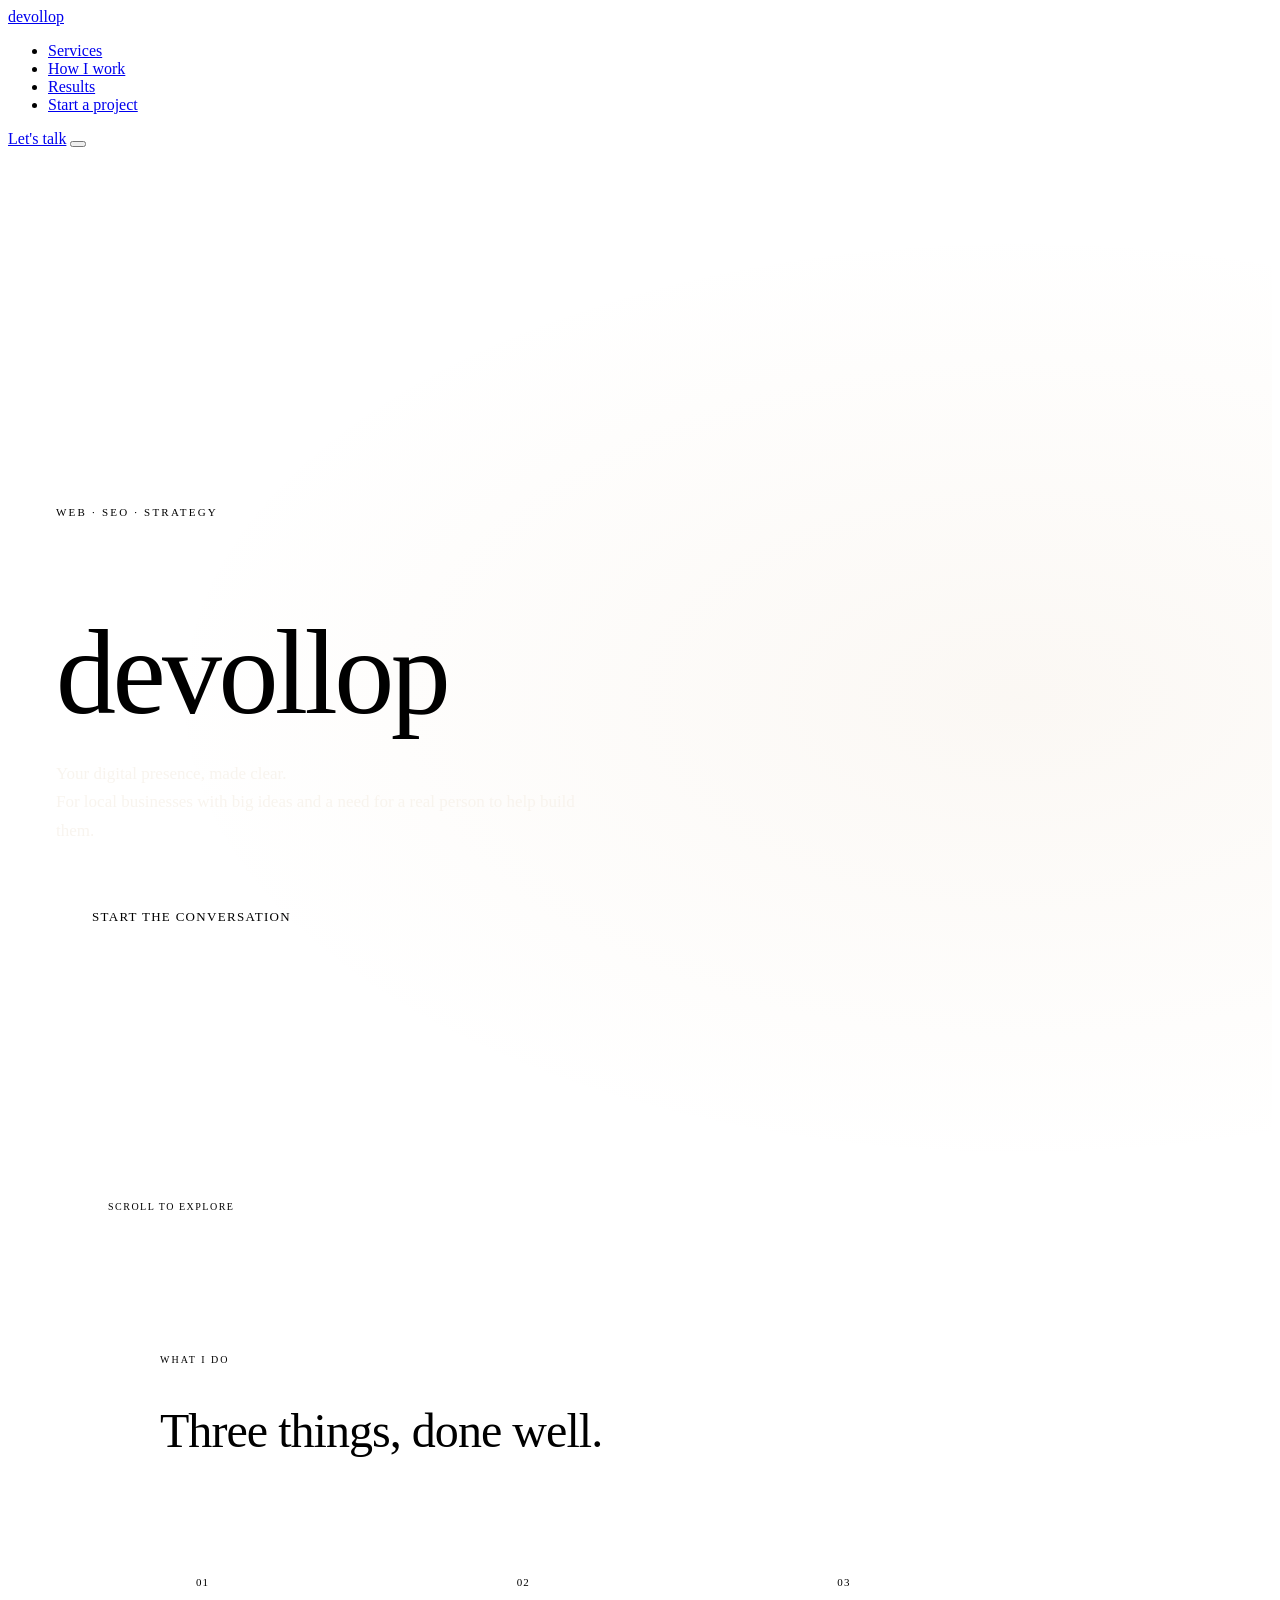
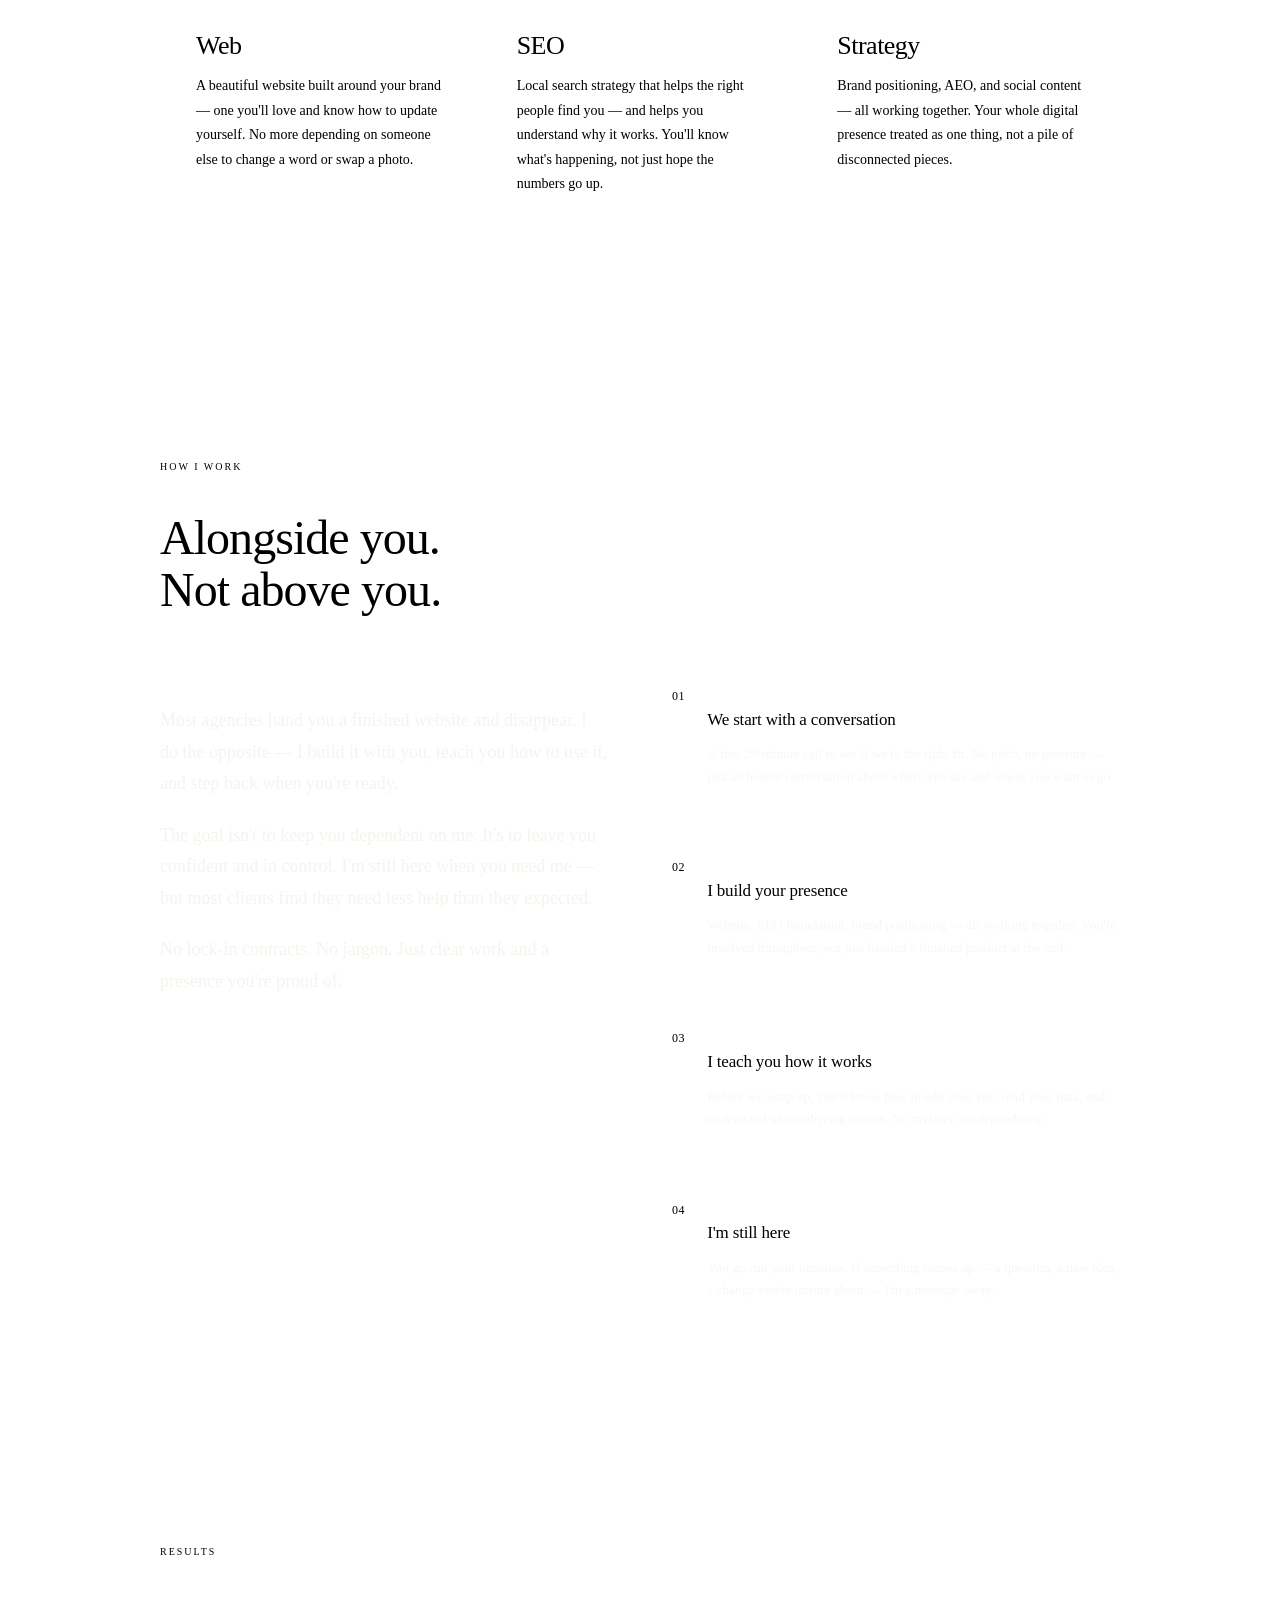
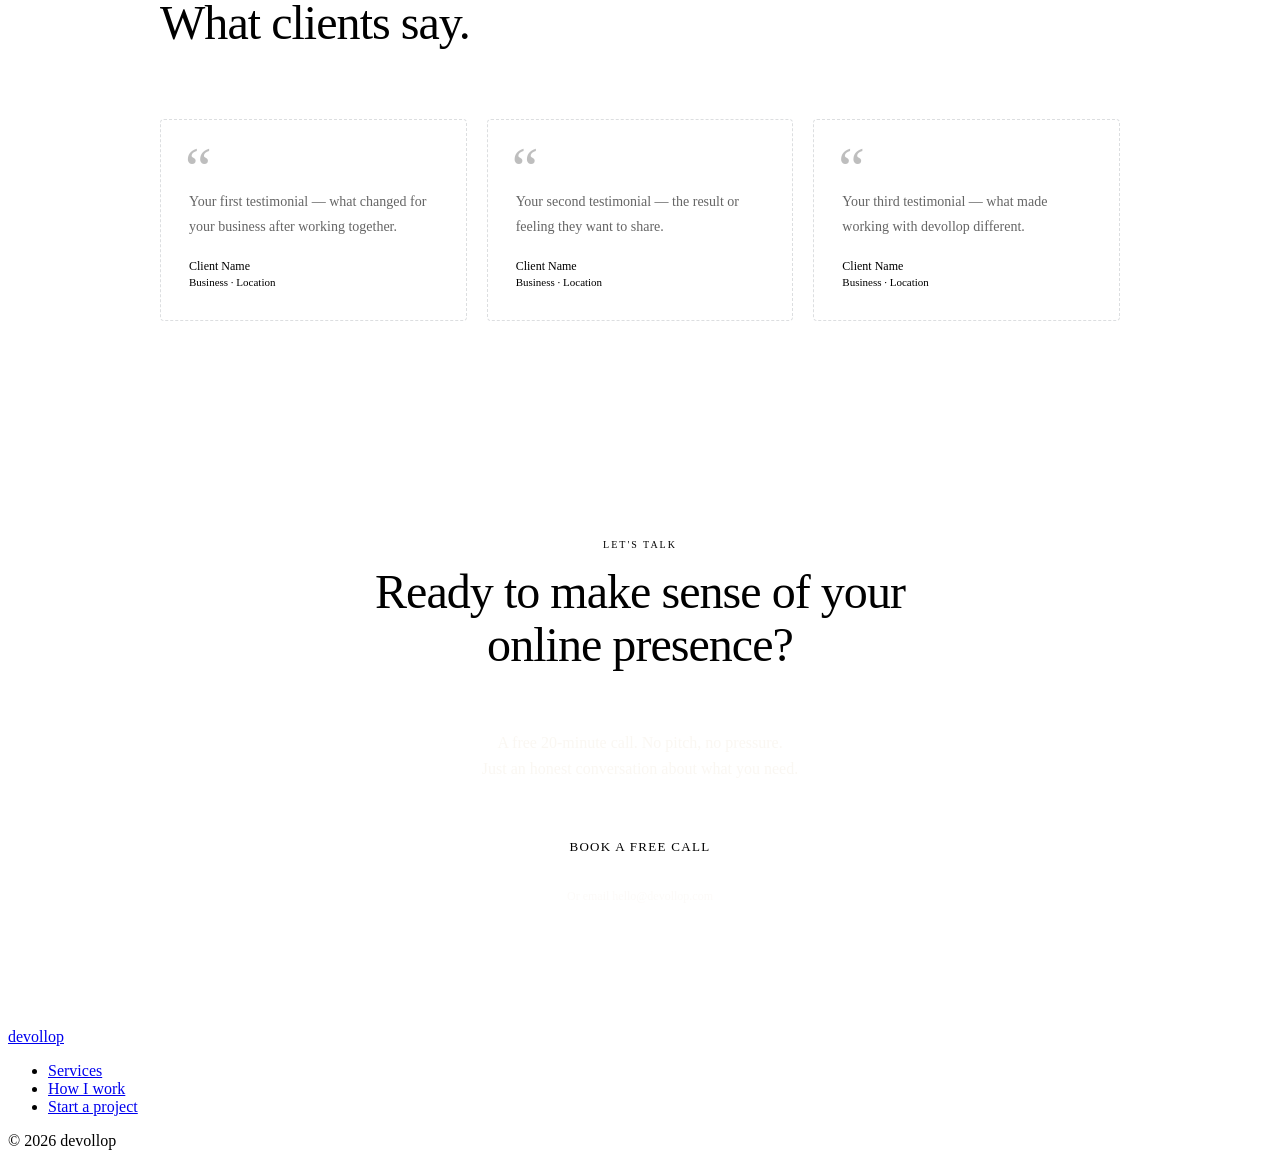
==== index.html @ c0fefe87 "Add files via upload" ====
<!DOCTYPE html>
<html lang="en">
<head>
<meta charset="UTF-8">
<meta name="viewport" content="width=device-width, initial-scale=1.0">
<meta name="description" content="devollop — Web, SEO, and Strategy for local businesses. Your digital presence, made clear.">
<title>devollop — Web · SEO · Strategy</title>
<link rel="stylesheet" href="css/style.css">
<link rel="icon" type="image/svg+xml" href="favicon.svg">
<style>
  /* ── HERO ── */
  .hero {
    background: var(--navy);
    min-height: 100vh;
    display: flex;
    flex-direction: column;
    justify-content: center;
    padding: 120px 48px 80px;
    position: relative;
    overflow: hidden;
  }
  .hero::before {
    content: '';
    position: absolute;
    inset: 0;
    background-image: radial-gradient(ellipse at 80% 50%, rgba(200,153,97,0.07) 0%, transparent 60%);
    pointer-events: none;
  }
  .hero-bg-letter {
    position: absolute;
    right: -40px;
    top: 50%;
    transform: translateY(-50%);
    font-family: 'Fraunces', serif;
    font-weight: 500;
    font-size: 520px;
    color: rgba(255,255,255,0.03);
    line-height: 1;
    font-variation-settings: "opsz" 144;
    pointer-events: none;
    user-select: none;
  }
  .hero-inner {
    max-width: 800px;
    position: relative;
    z-index: 1;
  }
  .hero-eyebrow {
    font-size: 11px;
    letter-spacing: 0.2em;
    text-transform: uppercase;
    color: var(--gold);
    font-weight: 400;
    margin-bottom: 28px;
    opacity: 0;
    animation: fadeUp 0.8s ease forwards 0.2s;
  }
  .hero-wordmark {
    font-family: 'Fraunces', serif;
    font-weight: 500;
    font-size: clamp(64px, 10vw, 120px);
    color: var(--cream);
    letter-spacing: -0.03em;
    line-height: 0.92;
    font-variation-settings: "opsz" 144;
    margin-bottom: 32px;
    opacity: 0;
    animation: fadeUp 0.8s ease forwards 0.4s;
  }
  .hero-descriptor {
    font-size: 17px;
    color: rgba(245,240,232,0.75);
    font-weight: 300;
    line-height: 1.65;
    margin-bottom: 48px;
    opacity: 0;
    animation: fadeUp 0.8s ease forwards 0.6s;
    max-width: 520px;
  }
  .hero-descriptor strong { color: var(--cream); font-weight: 400; }
  .hero-cta {
    display: inline-block;
    background: var(--gold);
    color: var(--navy);
    font-size: 13px;
    letter-spacing: 0.1em;
    text-transform: uppercase;
    font-weight: 500;
    padding: 16px 36px;
    border-radius: 3px;
    text-decoration: none;
    opacity: 0;
    animation: fadeUp 0.8s ease forwards 0.8s;
    transition: background 0.2s, transform 0.2s;
  }
  .hero-cta:hover { background: #d4a96e; transform: translateY(-1px); }
  .hero-scroll {
    position: absolute;
    bottom: 36px;
    left: 48px;
    display: flex;
    align-items: center;
    gap: 12px;
    opacity: 0;
    animation: fadeUp 0.8s ease forwards 1.2s;
  }
  .hero-scroll-line { width: 40px; height: 1px; background: var(--gold); }
  .hero-scroll span { font-size: 10px; letter-spacing: 0.15em; text-transform: uppercase; color: var(--mid); }

  @keyframes fadeUp {
    from { opacity: 0; transform: translateY(20px); }
    to   { opacity: 1; transform: translateY(0); }
  }

  /* ── SHARED ── */
  section { padding: 96px 48px; }
  .section-inner { max-width: 960px; margin: 0 auto; }
  .section-label { font-size: 10px; letter-spacing: 0.2em; text-transform: uppercase; color: var(--gold); font-weight: 400; margin-bottom: 16px; }
  .section-title { font-family: 'Fraunces', serif; font-weight: 500; font-size: clamp(30px, 5vw, 48px); letter-spacing: -0.02em; line-height: 1.1; font-variation-settings: "opsz" 144; margin-bottom: 20px; }
  .section-rule { width: 48px; height: 2px; background: var(--gold); margin-bottom: 48px; }

  /* ── SERVICES ── */
  .services { background: var(--light); }
  .services-grid { display: grid; grid-template-columns: repeat(3, 1fr); gap: 2px; background: var(--rule); }
  .service-card { background: var(--light); padding: 48px 36px; transition: background 0.25s; }
  .service-card:hover { background: var(--parch); }
  .service-num { font-family: 'Fraunces', serif; font-size: 11px; color: var(--gold); font-weight: 400; letter-spacing: 0.1em; margin-bottom: 16px; font-variation-settings: "opsz" 12; }
  .service-line { width: 32px; height: 2px; background: var(--gold); margin-bottom: 20px; }
  .service-title { font-family: 'Fraunces', serif; font-weight: 500; font-size: 26px; letter-spacing: -0.02em; margin-bottom: 14px; font-variation-settings: "opsz" 72; line-height: 1.1; }
  .service-desc { font-size: 14px; line-height: 1.75; color: var(--mid); font-weight: 300; }

  /* ── HOW I WORK ── */
  .how { background: var(--navy); }
  .how .section-title { color: var(--cream); }
  .how-grid { display: grid; grid-template-columns: 1fr 1fr; gap: 64px; align-items: start; }
  .how-left p { font-size: 18px; line-height: 1.75; font-weight: 300; color: rgba(245,240,232,0.8); margin-bottom: 20px; }
  .how-left p strong { color: var(--cream); font-weight: 400; }
  .how-left p em { color: var(--gold); font-style: normal; }
  .how-steps { display: flex; flex-direction: column; }
  .how-step { padding: 28px 0; border-bottom: 1px solid rgba(245,240,232,0.08); display: flex; gap: 22px; align-items: flex-start; }
  .how-step:first-child { padding-top: 0; }
  .step-num { font-family: 'Fraunces', serif; font-size: 12px; color: var(--gold); font-weight: 400; flex-shrink: 0; padding-top: 2px; letter-spacing: 0.05em; font-variation-settings: "opsz" 12; }
  .step-content h4 { font-family: 'Fraunces', serif; font-weight: 500; font-size: 17px; letter-spacing: -0.01em; margin-bottom: 6px; font-variation-settings: "opsz" 72; color: var(--cream); }
  .step-content p { font-size: 13.5px; line-height: 1.65; color: rgba(245,240,232,0.55); font-weight: 300; }

  /* ── TESTIMONIALS ── */
  .testimonials { background: var(--parch); }
  .testimonials-grid { display: grid; grid-template-columns: repeat(3, 1fr); gap: 20px; }
  .testimonial-card { background: var(--white); padding: 32px 28px; border-radius: 4px; position: relative; }
  .testimonial-card::before { content: '\201C'; font-family: 'Fraunces', serif; font-size: 60px; color: var(--gold); opacity: 0.25; line-height: 1; position: absolute; top: 18px; left: 24px; font-variation-settings: "opsz" 144; }
  .testimonial-text { font-size: 14px; line-height: 1.75; color: var(--navy); font-weight: 300; margin-bottom: 20px; padding-top: 24px; font-style: italic; }
  .testimonial-author { font-size: 12px; font-weight: 500; color: var(--navy); }
  .testimonial-biz { font-size: 11px; color: var(--mid); margin-top: 2px; font-weight: 300; }
  .placeholder-card { background: var(--cream); border: 1.5px dashed rgba(26,35,50,0.15); }
  .placeholder-card .testimonial-text { color: var(--mid); opacity: 0.6; font-style: normal; }

  /* ── CONTACT ── */
  .contact { background: var(--navy); text-align: center; padding: 112px 48px; }
  .contact .section-label { color: var(--gold); }
  .contact .section-title { color: var(--cream); margin: 0 auto 20px; max-width: 560px; }
  .contact-rule { width: 48px; height: 2px; background: var(--gold); margin: 0 auto 36px; }
  .contact-sub { font-size: 16px; color: rgba(245,240,232,0.55); font-weight: 300; margin-bottom: 40px; line-height: 1.65; }
  .contact-cta { display: inline-block; background: var(--gold); color: var(--navy); font-size: 13px; letter-spacing: 0.1em; text-transform: uppercase; font-weight: 500; padding: 16px 44px; border-radius: 3px; text-decoration: none; transition: background 0.2s, transform 0.2s; }
  .contact-cta:hover { background: #d4a96e; transform: translateY(-1px); }
  .contact-note { margin-top: 18px; font-size: 12px; color: rgba(245,240,232,0.3); font-weight: 300; }

  /* ── RESPONSIVE ── */
  @media (max-width: 768px) {
    .hero { padding: 100px 24px 64px; }
    .hero-bg-letter { font-size: 280px; }
    .hero-scroll { left: 24px; }
    section { padding: 64px 24px; }
    .services-grid { grid-template-columns: 1fr; }
    .how-grid { grid-template-columns: 1fr; gap: 40px; }
    .testimonials-grid { grid-template-columns: 1fr; }
    .contact { padding: 72px 24px; }
  }
</style>
</head>
<body>

<nav>
  <a href="index.html" class="nav-logo">devollop</a>
  <ul class="nav-links" id="navLinks">
    <li><a href="#services">Services</a></li>
    <li><a href="#how">How I work</a></li>
    <li><a href="#testimonials">Results</a></li>
    <li><a href="questionnaire.html">Start a project</a></li>
  </ul>
  <a href="questionnaire.html" class="nav-cta">Let's talk</a>
  <button class="nav-toggle" onclick="toggleNav()" aria-label="Menu">
    <span></span><span></span><span></span>
  </button>
</nav>

<!-- HERO -->
<section class="hero">
  <div class="hero-bg-letter">d</div>
  <div class="hero-inner">
    <p class="hero-eyebrow">Web · SEO · Strategy</p>
    <h1 class="hero-wordmark">devollop</h1>
    <p class="hero-descriptor">Your digital presence, <strong>made clear.</strong><br>
    For local businesses with big ideas and a need for a real person to help build them.</p>
    <a href="questionnaire.html" class="hero-cta">Start the conversation</a>
  </div>
  <div class="hero-scroll">
    <div class="hero-scroll-line"></div>
    <span>Scroll to explore</span>
  </div>
</section>

<!-- SERVICES -->
<section class="services" id="services">
  <div class="section-inner">
    <p class="section-label">What I do</p>
    <h2 class="section-title">Three things, done well.</h2>
    <div class="section-rule"></div>
    <div class="services-grid">
      <div class="service-card">
        <div class="service-num">01</div>
        <div class="service-line"></div>
        <h3 class="service-title">Web</h3>
        <p class="service-desc">A beautiful website built around your brand — one you'll love and know how to update yourself. No more depending on someone else to change a word or swap a photo.</p>
      </div>
      <div class="service-card">
        <div class="service-num">02</div>
        <div class="service-line"></div>
        <h3 class="service-title">SEO</h3>
        <p class="service-desc">Local search strategy that helps the right people find you — and helps you understand why it works. You'll know what's happening, not just hope the numbers go up.</p>
      </div>
      <div class="service-card">
        <div class="service-num">03</div>
        <div class="service-line"></div>
        <h3 class="service-title">Strategy</h3>
        <p class="service-desc">Brand positioning, AEO, and social content — all working together. Your whole digital presence treated as one thing, not a pile of disconnected pieces.</p>
      </div>
    </div>
  </div>
</section>

<!-- HOW I WORK -->
<section class="how" id="how">
  <div class="section-inner">
    <p class="section-label">How I work</p>
    <h2 class="section-title" style="color:var(--cream)">Alongside you.<br>Not above you.</h2>
    <div class="section-rule"></div>
    <div class="how-grid">
      <div class="how-left">
        <p>Most agencies hand you a finished website and disappear. I do the opposite — <strong>I build it with you, teach you how to use it, and step back when you're ready.</strong></p>
        <p>The goal isn't to keep you dependent on me. It's to leave you <em>confident and in control.</em> I'm still here when you need me — but most clients find they need less help than they expected.</p>
        <p>No lock-in contracts. No jargon. Just <strong>clear work and a presence you're proud of.</strong></p>
      </div>
      <div class="how-steps">
        <div class="how-step">
          <span class="step-num">01</span>
          <div class="step-content">
            <h4>We start with a conversation</h4>
            <p>A free 20-minute call to see if we're the right fit. No pitch, no pressure — just an honest conversation about where you are and where you want to go.</p>
          </div>
        </div>
        <div class="how-step">
          <span class="step-num">02</span>
          <div class="step-content">
            <h4>I build your presence</h4>
            <p>Website, SEO foundation, brand positioning — all working together. You're involved throughout, not just handed a finished product at the end.</p>
          </div>
        </div>
        <div class="how-step">
          <span class="step-num">03</span>
          <div class="step-content">
            <h4>I teach you how it works</h4>
            <p>Before we wrap up, you'll know how to edit your site, read your data, and understand what's driving results. No mystery, no dependency.</p>
          </div>
        </div>
        <div class="how-step">
          <span class="step-num">04</span>
          <div class="step-content">
            <h4>I'm still here</h4>
            <p>You go run your business. If something comes up — a question, a new idea, a change you're unsure about — I'm a message away.</p>
          </div>
        </div>
      </div>
    </div>
  </div>
</section>

<!-- TESTIMONIALS -->
<section class="testimonials" id="testimonials">
  <div class="section-inner">
    <p class="section-label">Results</p>
    <h2 class="section-title">What clients say.</h2>
    <div class="section-rule"></div>
    <div class="testimonials-grid">
      <div class="testimonial-card placeholder-card">
        <p class="testimonial-text">Your first testimonial — what changed for your business after working together.</p>
        <div class="testimonial-author">Client Name</div>
        <div class="testimonial-biz">Business · Location</div>
      </div>
      <div class="testimonial-card placeholder-card">
        <p class="testimonial-text">Your second testimonial — the result or feeling they want to share.</p>
        <div class="testimonial-author">Client Name</div>
        <div class="testimonial-biz">Business · Location</div>
      </div>
      <div class="testimonial-card placeholder-card">
        <p class="testimonial-text">Your third testimonial — what made working with devollop different.</p>
        <div class="testimonial-author">Client Name</div>
        <div class="testimonial-biz">Business · Location</div>
      </div>
    </div>
  </div>
</section>

<!-- CONTACT -->
<section class="contact" id="contact">
  <div class="section-inner">
    <p class="section-label">Let's talk</p>
    <h2 class="section-title">Ready to make sense of your online presence?</h2>
    <div class="contact-rule"></div>
    <p class="contact-sub">A free 20-minute call. No pitch, no pressure.<br>Just an honest conversation about what you need.</p>
    <a href="questionnaire.html" class="contact-cta">Book a free call</a>
    <p class="contact-note">Or email hello@devollop.com</p>
  </div>
</section>

<footer>
  <a href="index.html" class="footer-logo">devollop</a>
  <ul class="footer-links">
    <li><a href="#services">Services</a></li>
    <li><a href="#how">How I work</a></li>
    <li><a href="questionnaire.html">Start a project</a></li>
  </ul>
  <span class="footer-copy">© 2026 devollop</span>
</footer>

<script src="js/main.js"></script>
</body>
</html>
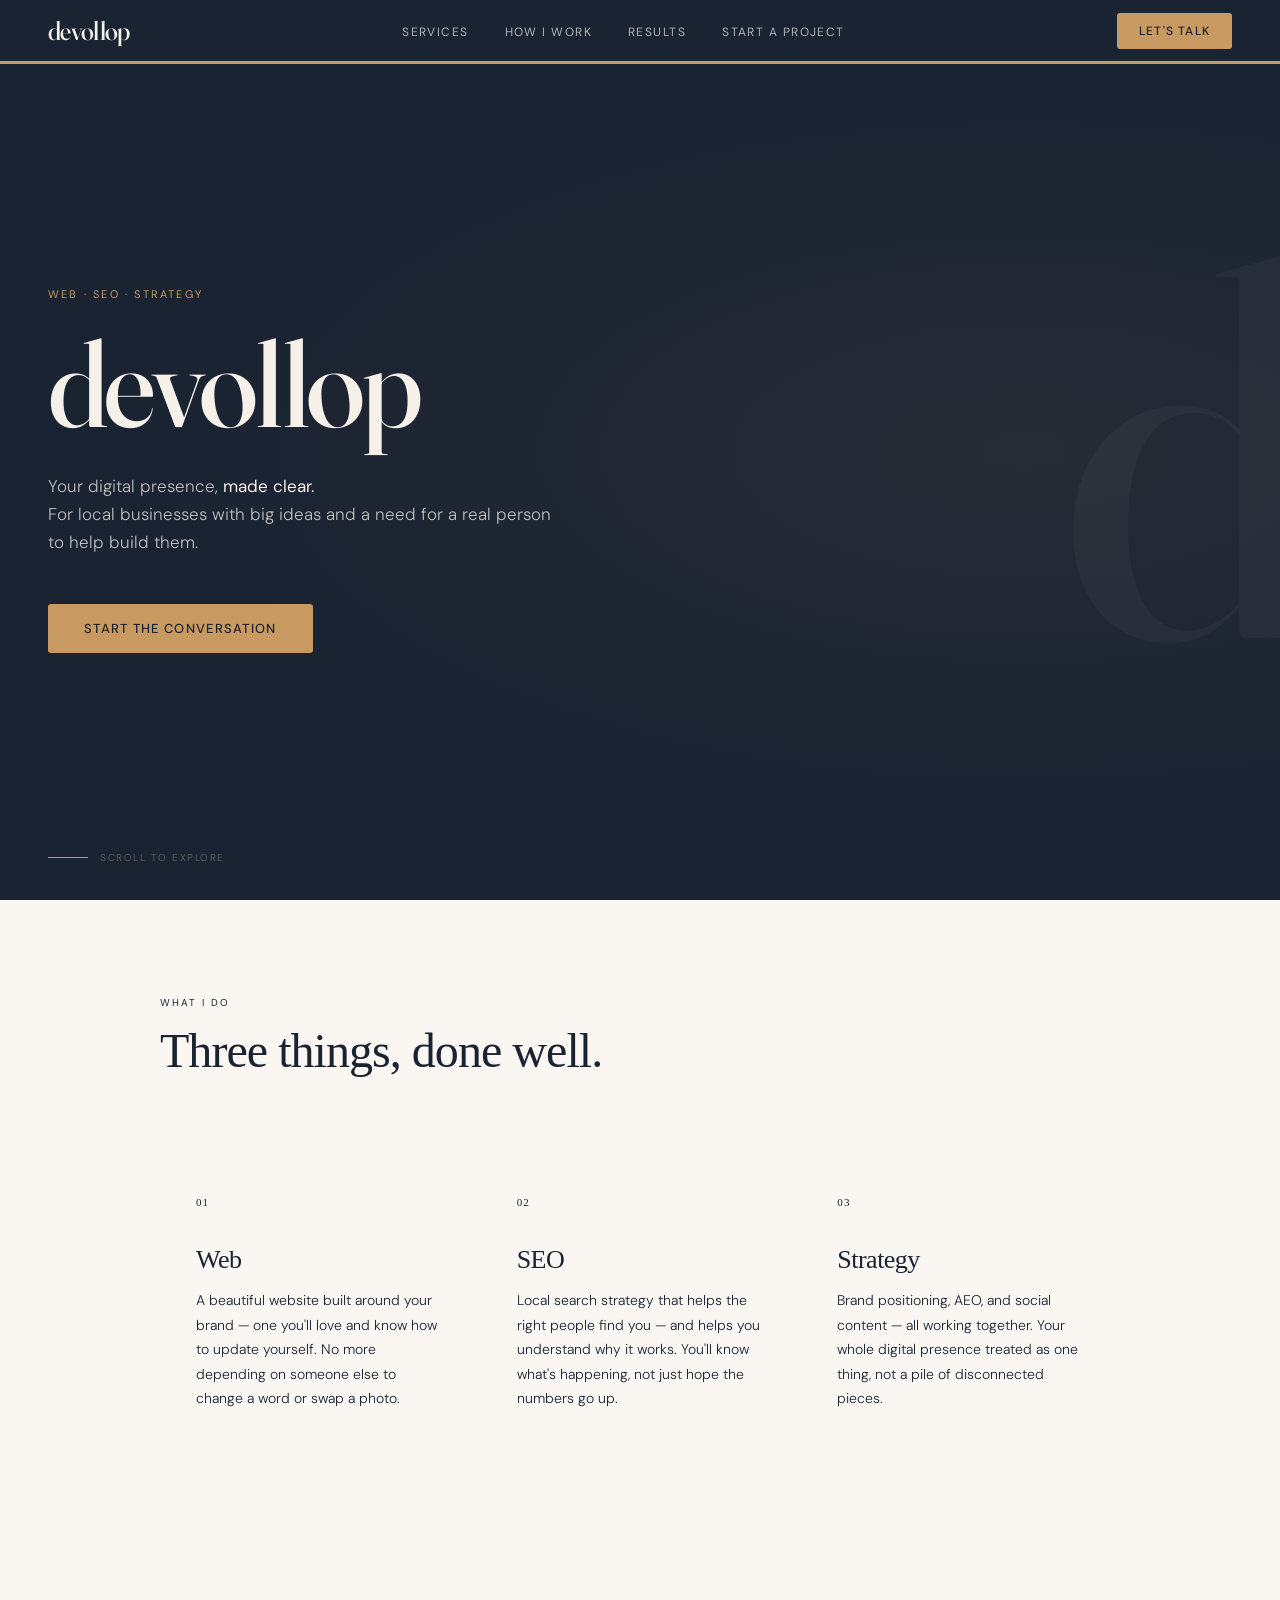
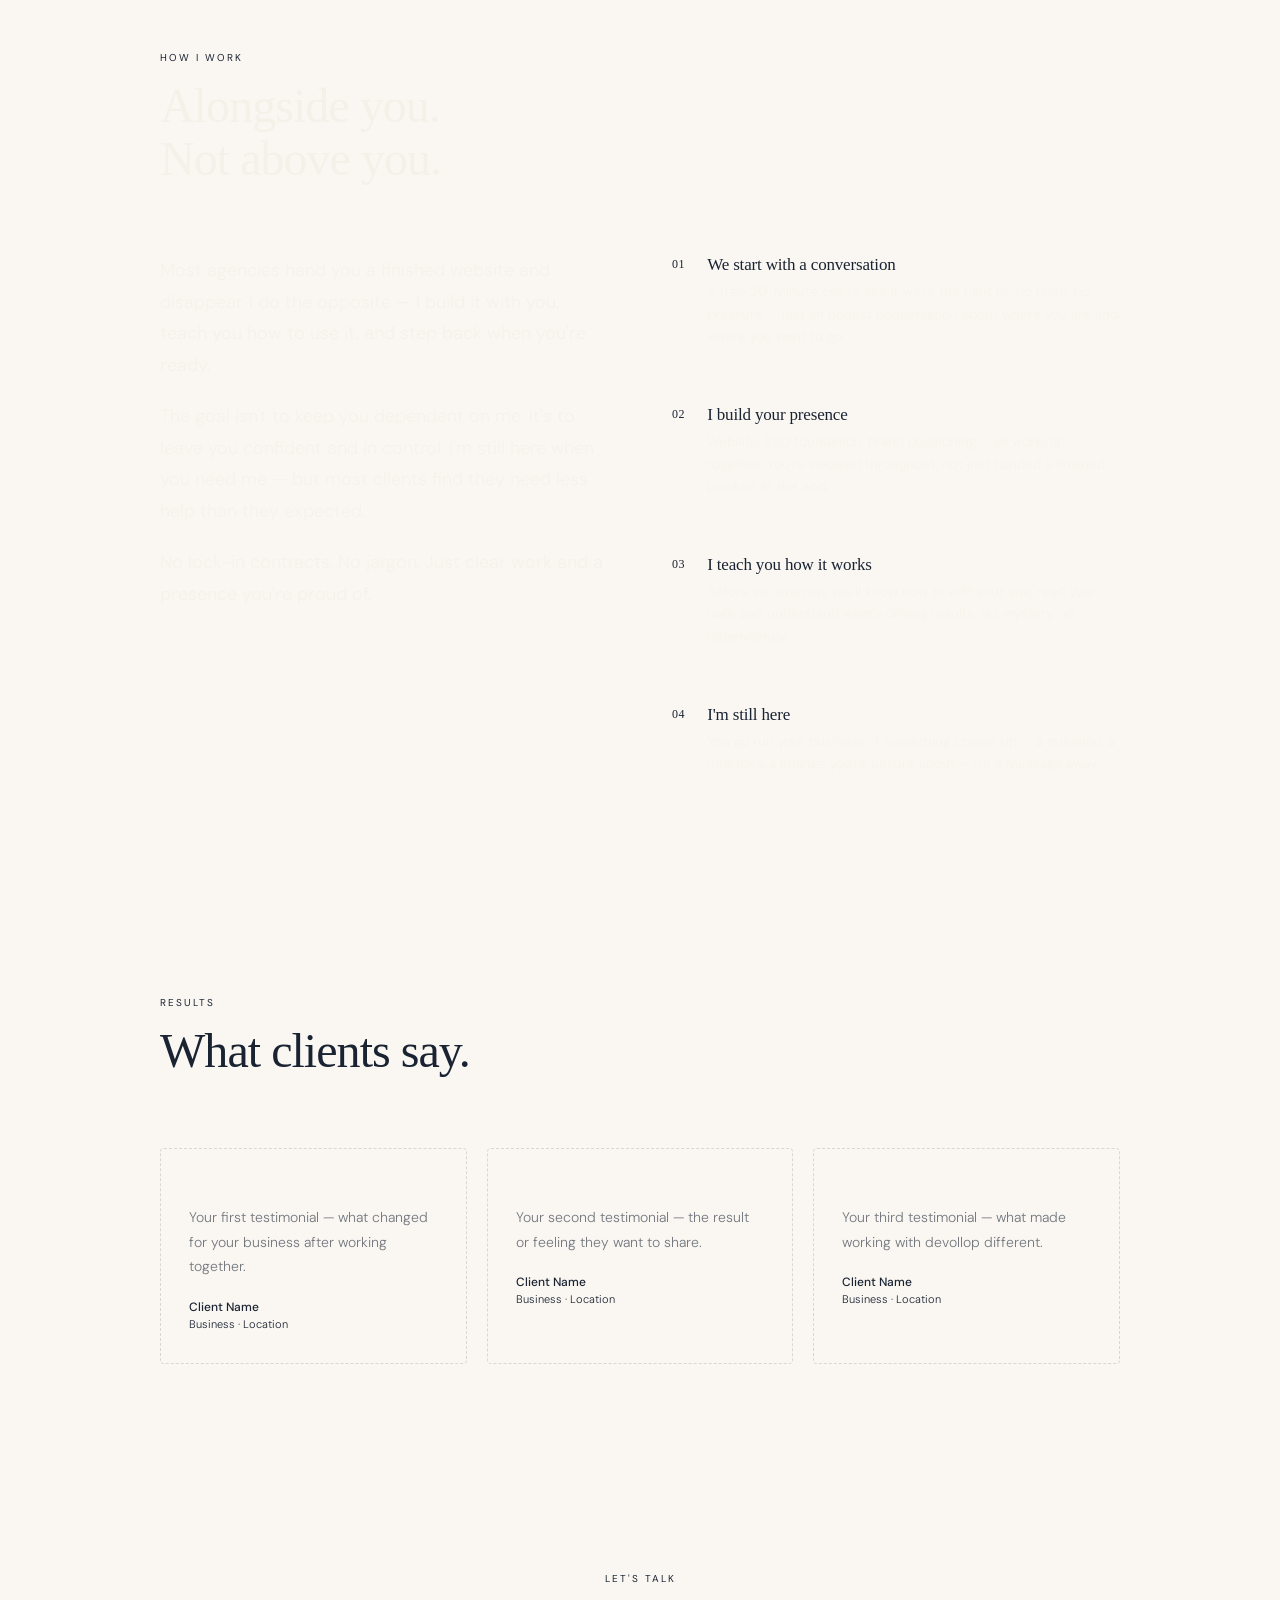
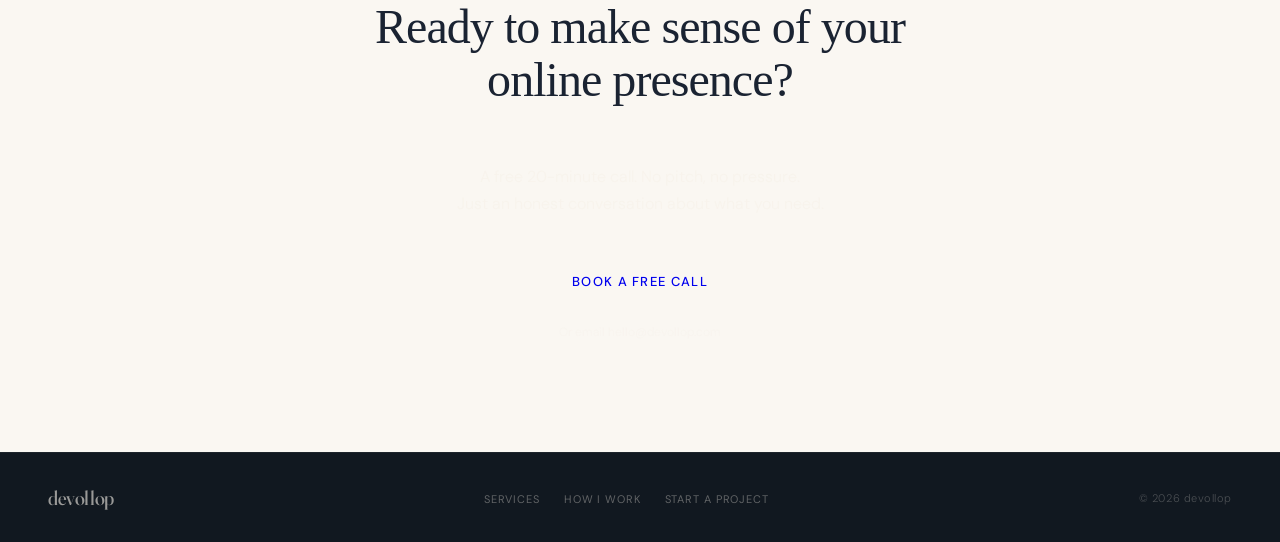
==== commit b9c1f48e: "Update index.html" ====
--- a/index.html
+++ b/index.html
@@ -1,11 +1,12 @@
 <!DOCTYPE html>
+
 <html lang="en">
 <head>
 <meta charset="UTF-8">
 <meta name="viewport" content="width=device-width, initial-scale=1.0">
 <meta name="description" content="devollop — Web, SEO, and Strategy for local businesses. Your digital presence, made clear.">
 <title>devollop — Web · SEO · Strategy</title>
-<link rel="stylesheet" href="css/style.css">
+<link rel="stylesheet" href="style.css">
 <link rel="icon" type="image/svg+xml" href="favicon.svg">
 <style>
   /* ── HERO ── */
@@ -107,75 +108,76 @@
   .hero-scroll-line { width: 40px; height: 1px; background: var(--gold); }
   .hero-scroll span { font-size: 10px; letter-spacing: 0.15em; text-transform: uppercase; color: var(--mid); }
 
-  @keyframes fadeUp {
-    from { opacity: 0; transform: translateY(20px); }
-    to   { opacity: 1; transform: translateY(0); }
-  }
-
-  /* ── SHARED ── */
-  section { padding: 96px 48px; }
-  .section-inner { max-width: 960px; margin: 0 auto; }
-  .section-label { font-size: 10px; letter-spacing: 0.2em; text-transform: uppercase; color: var(--gold); font-weight: 400; margin-bottom: 16px; }
-  .section-title { font-family: 'Fraunces', serif; font-weight: 500; font-size: clamp(30px, 5vw, 48px); letter-spacing: -0.02em; line-height: 1.1; font-variation-settings: "opsz" 144; margin-bottom: 20px; }
-  .section-rule { width: 48px; height: 2px; background: var(--gold); margin-bottom: 48px; }
-
-  /* ── SERVICES ── */
-  .services { background: var(--light); }
-  .services-grid { display: grid; grid-template-columns: repeat(3, 1fr); gap: 2px; background: var(--rule); }
-  .service-card { background: var(--light); padding: 48px 36px; transition: background 0.25s; }
-  .service-card:hover { background: var(--parch); }
-  .service-num { font-family: 'Fraunces', serif; font-size: 11px; color: var(--gold); font-weight: 400; letter-spacing: 0.1em; margin-bottom: 16px; font-variation-settings: "opsz" 12; }
-  .service-line { width: 32px; height: 2px; background: var(--gold); margin-bottom: 20px; }
-  .service-title { font-family: 'Fraunces', serif; font-weight: 500; font-size: 26px; letter-spacing: -0.02em; margin-bottom: 14px; font-variation-settings: "opsz" 72; line-height: 1.1; }
-  .service-desc { font-size: 14px; line-height: 1.75; color: var(--mid); font-weight: 300; }
-
-  /* ── HOW I WORK ── */
-  .how { background: var(--navy); }
-  .how .section-title { color: var(--cream); }
-  .how-grid { display: grid; grid-template-columns: 1fr 1fr; gap: 64px; align-items: start; }
-  .how-left p { font-size: 18px; line-height: 1.75; font-weight: 300; color: rgba(245,240,232,0.8); margin-bottom: 20px; }
-  .how-left p strong { color: var(--cream); font-weight: 400; }
-  .how-left p em { color: var(--gold); font-style: normal; }
-  .how-steps { display: flex; flex-direction: column; }
-  .how-step { padding: 28px 0; border-bottom: 1px solid rgba(245,240,232,0.08); display: flex; gap: 22px; align-items: flex-start; }
-  .how-step:first-child { padding-top: 0; }
-  .step-num { font-family: 'Fraunces', serif; font-size: 12px; color: var(--gold); font-weight: 400; flex-shrink: 0; padding-top: 2px; letter-spacing: 0.05em; font-variation-settings: "opsz" 12; }
-  .step-content h4 { font-family: 'Fraunces', serif; font-weight: 500; font-size: 17px; letter-spacing: -0.01em; margin-bottom: 6px; font-variation-settings: "opsz" 72; color: var(--cream); }
-  .step-content p { font-size: 13.5px; line-height: 1.65; color: rgba(245,240,232,0.55); font-weight: 300; }
-
-  /* ── TESTIMONIALS ── */
-  .testimonials { background: var(--parch); }
-  .testimonials-grid { display: grid; grid-template-columns: repeat(3, 1fr); gap: 20px; }
-  .testimonial-card { background: var(--white); padding: 32px 28px; border-radius: 4px; position: relative; }
-  .testimonial-card::before { content: '\201C'; font-family: 'Fraunces', serif; font-size: 60px; color: var(--gold); opacity: 0.25; line-height: 1; position: absolute; top: 18px; left: 24px; font-variation-settings: "opsz" 144; }
-  .testimonial-text { font-size: 14px; line-height: 1.75; color: var(--navy); font-weight: 300; margin-bottom: 20px; padding-top: 24px; font-style: italic; }
-  .testimonial-author { font-size: 12px; font-weight: 500; color: var(--navy); }
-  .testimonial-biz { font-size: 11px; color: var(--mid); margin-top: 2px; font-weight: 300; }
-  .placeholder-card { background: var(--cream); border: 1.5px dashed rgba(26,35,50,0.15); }
-  .placeholder-card .testimonial-text { color: var(--mid); opacity: 0.6; font-style: normal; }
-
-  /* ── CONTACT ── */
-  .contact { background: var(--navy); text-align: center; padding: 112px 48px; }
-  .contact .section-label { color: var(--gold); }
-  .contact .section-title { color: var(--cream); margin: 0 auto 20px; max-width: 560px; }
-  .contact-rule { width: 48px; height: 2px; background: var(--gold); margin: 0 auto 36px; }
-  .contact-sub { font-size: 16px; color: rgba(245,240,232,0.55); font-weight: 300; margin-bottom: 40px; line-height: 1.65; }
-  .contact-cta { display: inline-block; background: var(--gold); color: var(--navy); font-size: 13px; letter-spacing: 0.1em; text-transform: uppercase; font-weight: 500; padding: 16px 44px; border-radius: 3px; text-decoration: none; transition: background 0.2s, transform 0.2s; }
-  .contact-cta:hover { background: #d4a96e; transform: translateY(-1px); }
-  .contact-note { margin-top: 18px; font-size: 12px; color: rgba(245,240,232,0.3); font-weight: 300; }
-
-  /* ── RESPONSIVE ── */
-  @media (max-width: 768px) {
-    .hero { padding: 100px 24px 64px; }
-    .hero-bg-letter { font-size: 280px; }
-    .hero-scroll { left: 24px; }
-    section { padding: 64px 24px; }
-    .services-grid { grid-template-columns: 1fr; }
-    .how-grid { grid-template-columns: 1fr; gap: 40px; }
-    .testimonials-grid { grid-template-columns: 1fr; }
-    .contact { padding: 72px 24px; }
-  }
+@keyframes fadeUp {
+from { opacity: 0; transform: translateY(20px); }
+to   { opacity: 1; transform: translateY(0); }
+}
+
+/* ── SHARED ── */
+section { padding: 96px 48px; }
+.section-inner { max-width: 960px; margin: 0 auto; }
+.section-label { font-size: 10px; letter-spacing: 0.2em; text-transform: uppercase; color: var(–gold); font-weight: 400; margin-bottom: 16px; }
+.section-title { font-family: ‘Fraunces’, serif; font-weight: 500; font-size: clamp(30px, 5vw, 48px); letter-spacing: -0.02em; line-height: 1.1; font-variation-settings: “opsz” 144; margin-bottom: 20px; }
+.section-rule { width: 48px; height: 2px; background: var(–gold); margin-bottom: 48px; }
+
+/* ── SERVICES ── */
+.services { background: var(–light); }
+.services-grid { display: grid; grid-template-columns: repeat(3, 1fr); gap: 2px; background: var(–rule); }
+.service-card { background: var(–light); padding: 48px 36px; transition: background 0.25s; }
+.service-card:hover { background: var(–parch); }
+.service-num { font-family: ‘Fraunces’, serif; font-size: 11px; color: var(–gold); font-weight: 400; letter-spacing: 0.1em; margin-bottom: 16px; font-variation-settings: “opsz” 12; }
+.service-line { width: 32px; height: 2px; background: var(–gold); margin-bottom: 20px; }
+.service-title { font-family: ‘Fraunces’, serif; font-weight: 500; font-size: 26px; letter-spacing: -0.02em; margin-bottom: 14px; font-variation-settings: “opsz” 72; line-height: 1.1; }
+.service-desc { font-size: 14px; line-height: 1.75; color: var(–mid); font-weight: 300; }
+
+/* ── HOW I WORK ── */
+.how { background: var(–navy); }
+.how .section-title { color: var(–cream); }
+.how-grid { display: grid; grid-template-columns: 1fr 1fr; gap: 64px; align-items: start; }
+.how-left p { font-size: 18px; line-height: 1.75; font-weight: 300; color: rgba(245,240,232,0.8); margin-bottom: 20px; }
+.how-left p strong { color: var(–cream); font-weight: 400; }
+.how-left p em { color: var(–gold); font-style: normal; }
+.how-steps { display: flex; flex-direction: column; }
+.how-step { padding: 28px 0; border-bottom: 1px solid rgba(245,240,232,0.08); display: flex; gap: 22px; align-items: flex-start; }
+.how-step:first-child { padding-top: 0; }
+.step-num { font-family: ‘Fraunces’, serif; font-size: 12px; color: var(–gold); font-weight: 400; flex-shrink: 0; padding-top: 2px; letter-spacing: 0.05em; font-variation-settings: “opsz” 12; }
+.step-content h4 { font-family: ‘Fraunces’, serif; font-weight: 500; font-size: 17px; letter-spacing: -0.01em; margin-bottom: 6px; font-variation-settings: “opsz” 72; color: var(–cream); }
+.step-content p { font-size: 13.5px; line-height: 1.65; color: rgba(245,240,232,0.55); font-weight: 300; }
+
+/* ── TESTIMONIALS ── */
+.testimonials { background: var(–parch); }
+.testimonials-grid { display: grid; grid-template-columns: repeat(3, 1fr); gap: 20px; }
+.testimonial-card { background: var(–white); padding: 32px 28px; border-radius: 4px; position: relative; }
+.testimonial-card::before { content: ‘\201C’; font-family: ‘Fraunces’, serif; font-size: 60px; color: var(–gold); opacity: 0.25; line-height: 1; position: absolute; top: 18px; left: 24px; font-variation-settings: “opsz” 144; }
+.testimonial-text { font-size: 14px; line-height: 1.75; color: var(–navy); font-weight: 300; margin-bottom: 20px; padding-top: 24px; font-style: italic; }
+.testimonial-author { font-size: 12px; font-weight: 500; color: var(–navy); }
+.testimonial-biz { font-size: 11px; color: var(–mid); margin-top: 2px; font-weight: 300; }
+.placeholder-card { background: var(–cream); border: 1.5px dashed rgba(26,35,50,0.15); }
+.placeholder-card .testimonial-text { color: var(–mid); opacity: 0.6; font-style: normal; }
+
+/* ── CONTACT ── */
+.contact { background: var(–navy); text-align: center; padding: 112px 48px; }
+.contact .section-label { color: var(–gold); }
+.contact .section-title { color: var(–cream); margin: 0 auto 20px; max-width: 560px; }
+.contact-rule { width: 48px; height: 2px; background: var(–gold); margin: 0 auto 36px; }
+.contact-sub { font-size: 16px; color: rgba(245,240,232,0.55); font-weight: 300; margin-bottom: 40px; line-height: 1.65; }
+.contact-cta { display: inline-block; background: var(–gold); color: var(–navy); font-size: 13px; letter-spacing: 0.1em; text-transform: uppercase; font-weight: 500; padding: 16px 44px; border-radius: 3px; text-decoration: none; transition: background 0.2s, transform 0.2s; }
+.contact-cta:hover { background: #d4a96e; transform: translateY(-1px); }
+.contact-note { margin-top: 18px; font-size: 12px; color: rgba(245,240,232,0.3); font-weight: 300; }
+
+/* ── RESPONSIVE ── */
+@media (max-width: 768px) {
+.hero { padding: 100px 24px 64px; }
+.hero-bg-letter { font-size: 280px; }
+.hero-scroll { left: 24px; }
+section { padding: 64px 24px; }
+.services-grid { grid-template-columns: 1fr; }
+.how-grid { grid-template-columns: 1fr; gap: 40px; }
+.testimonials-grid { grid-template-columns: 1fr; }
+.contact { padding: 72px 24px; }
+}
 </style>
+
 </head>
 <body>
 
@@ -194,6 +196,7 @@
 </nav>
 
 <!-- HERO -->
+
 <section class="hero">
   <div class="hero-bg-letter">d</div>
   <div class="hero-inner">
@@ -210,6 +213,7 @@
 </section>
 
 <!-- SERVICES -->
+
 <section class="services" id="services">
   <div class="section-inner">
     <p class="section-label">What I do</p>
@@ -239,6 +243,7 @@
 </section>
 
 <!-- HOW I WORK -->
+
 <section class="how" id="how">
   <div class="section-inner">
     <p class="section-label">How I work</p>
@@ -285,6 +290,7 @@
 </section>
 
 <!-- TESTIMONIALS -->
+
 <section class="testimonials" id="testimonials">
   <div class="section-inner">
     <p class="section-label">Results</p>
@@ -311,6 +317,7 @@
 </section>
 
 <!-- CONTACT -->
+
 <section class="contact" id="contact">
   <div class="section-inner">
     <p class="section-label">Let's talk</p>
@@ -332,6 +339,7 @@
   <span class="footer-copy">© 2026 devollop</span>
 </footer>
 
-<script src="js/main.js"></script>
+<script src="main.js"></script>
+
 </body>
 </html>
--- a/style.css
+++ b/style.css
@@ -0,0 +1,159 @@
+@import url('https://fonts.googleapis.com/css2?family=Fraunces:opsz,wght@9..144,400;9..144,500;9..144,600&family=DM+Sans:ital,wght@0,300;0,400;0,500;1,300&display=swap');
+
+:root {
+  --navy:  #1a2332;
+  --gold:  #c89961;
+  --cream: #f5f0e8;
+  --parch: #ede6d8;
+  --mid:   #6b6358;
+  --light: #faf7f2;
+  --white: #ffffff;
+  --rule:  rgba(26,35,50,0.08);
+}
+
+*, *::before, *::after { margin: 0; padding: 0; box-sizing: border-box; }
+html { scroll-behavior: smooth; }
+body {
+  font-family: 'DM Sans', sans-serif;
+  font-weight: 300;
+  background: var(--light);
+  color: var(--navy);
+  -webkit-font-smoothing: antialiased;
+}
+
+/* ── NAV ── */
+nav {
+  position: fixed;
+  top: 0; left: 0; right: 0;
+  z-index: 100;
+  background: var(--navy);
+  display: flex;
+  align-items: center;
+  justify-content: space-between;
+  padding: 0 48px;
+  height: 64px;
+  border-bottom: 3px solid var(--gold);
+}
+.nav-logo {
+  font-family: 'Fraunces', serif;
+  font-weight: 500;
+  font-size: 26px;
+  color: var(--cream);
+  letter-spacing: -0.025em;
+  font-variation-settings: "opsz" 144;
+  text-decoration: none;
+}
+.nav-links {
+  display: flex;
+  gap: 36px;
+  list-style: none;
+}
+.nav-links a {
+  font-size: 12px;
+  letter-spacing: 0.12em;
+  text-transform: uppercase;
+  color: var(--cream);
+  opacity: 0.7;
+  text-decoration: none;
+  font-weight: 400;
+  transition: opacity 0.2s;
+}
+.nav-links a:hover { opacity: 1; }
+.nav-cta {
+  font-size: 12px;
+  letter-spacing: 0.1em;
+  text-transform: uppercase;
+  font-weight: 500;
+  color: var(--navy);
+  background: var(--gold);
+  padding: 10px 22px;
+  border-radius: 3px;
+  text-decoration: none;
+  transition: opacity 0.2s;
+}
+.nav-cta:hover { opacity: 0.88; }
+
+/* mobile nav */
+.nav-toggle {
+  display: none;
+  flex-direction: column;
+  gap: 5px;
+  background: none;
+  border: none;
+  cursor: pointer;
+  padding: 4px;
+}
+.nav-toggle span {
+  display: block;
+  width: 24px;
+  height: 2px;
+  background: var(--cream);
+  border-radius: 2px;
+  transition: all 0.3s;
+}
+
+@media (max-width: 768px) {
+  nav { padding: 0 24px; }
+  .nav-links { display: none; }
+  .nav-cta { display: none; }
+  .nav-toggle { display: flex; }
+  .nav-links.open {
+    display: flex;
+    flex-direction: column;
+    position: fixed;
+    top: 64px; left: 0; right: 0;
+    background: var(--navy);
+    padding: 24px;
+    gap: 20px;
+    border-top: 1px solid rgba(255,255,255,0.08);
+  }
+  .nav-links.open + .nav-cta { display: block; }
+}
+
+/* ── FOOTER ── */
+footer {
+  background: #111820;
+  padding: 32px 48px;
+  display: flex;
+  align-items: center;
+  justify-content: space-between;
+  border-top: 1px solid rgba(255,255,255,0.05);
+  flex-wrap: wrap;
+  gap: 16px;
+}
+.footer-logo {
+  font-family: 'Fraunces', serif;
+  font-weight: 500;
+  font-size: 20px;
+  color: var(--cream);
+  opacity: 0.6;
+  letter-spacing: -0.02em;
+  font-variation-settings: "opsz" 144;
+  text-decoration: none;
+}
+.footer-links {
+  display: flex;
+  gap: 24px;
+  list-style: none;
+  flex-wrap: wrap;
+}
+.footer-links a {
+  font-size: 11px;
+  color: rgba(245,240,232,0.35);
+  text-decoration: none;
+  letter-spacing: 0.08em;
+  text-transform: uppercase;
+  font-weight: 400;
+  transition: color 0.2s;
+}
+.footer-links a:hover { color: var(--gold); }
+.footer-copy {
+  font-size: 11px;
+  color: rgba(245,240,232,0.25);
+  font-weight: 300;
+  letter-spacing: 0.05em;
+}
+
+@media (max-width: 600px) {
+  footer { padding: 24px; flex-direction: column; align-items: flex-start; }
+}
